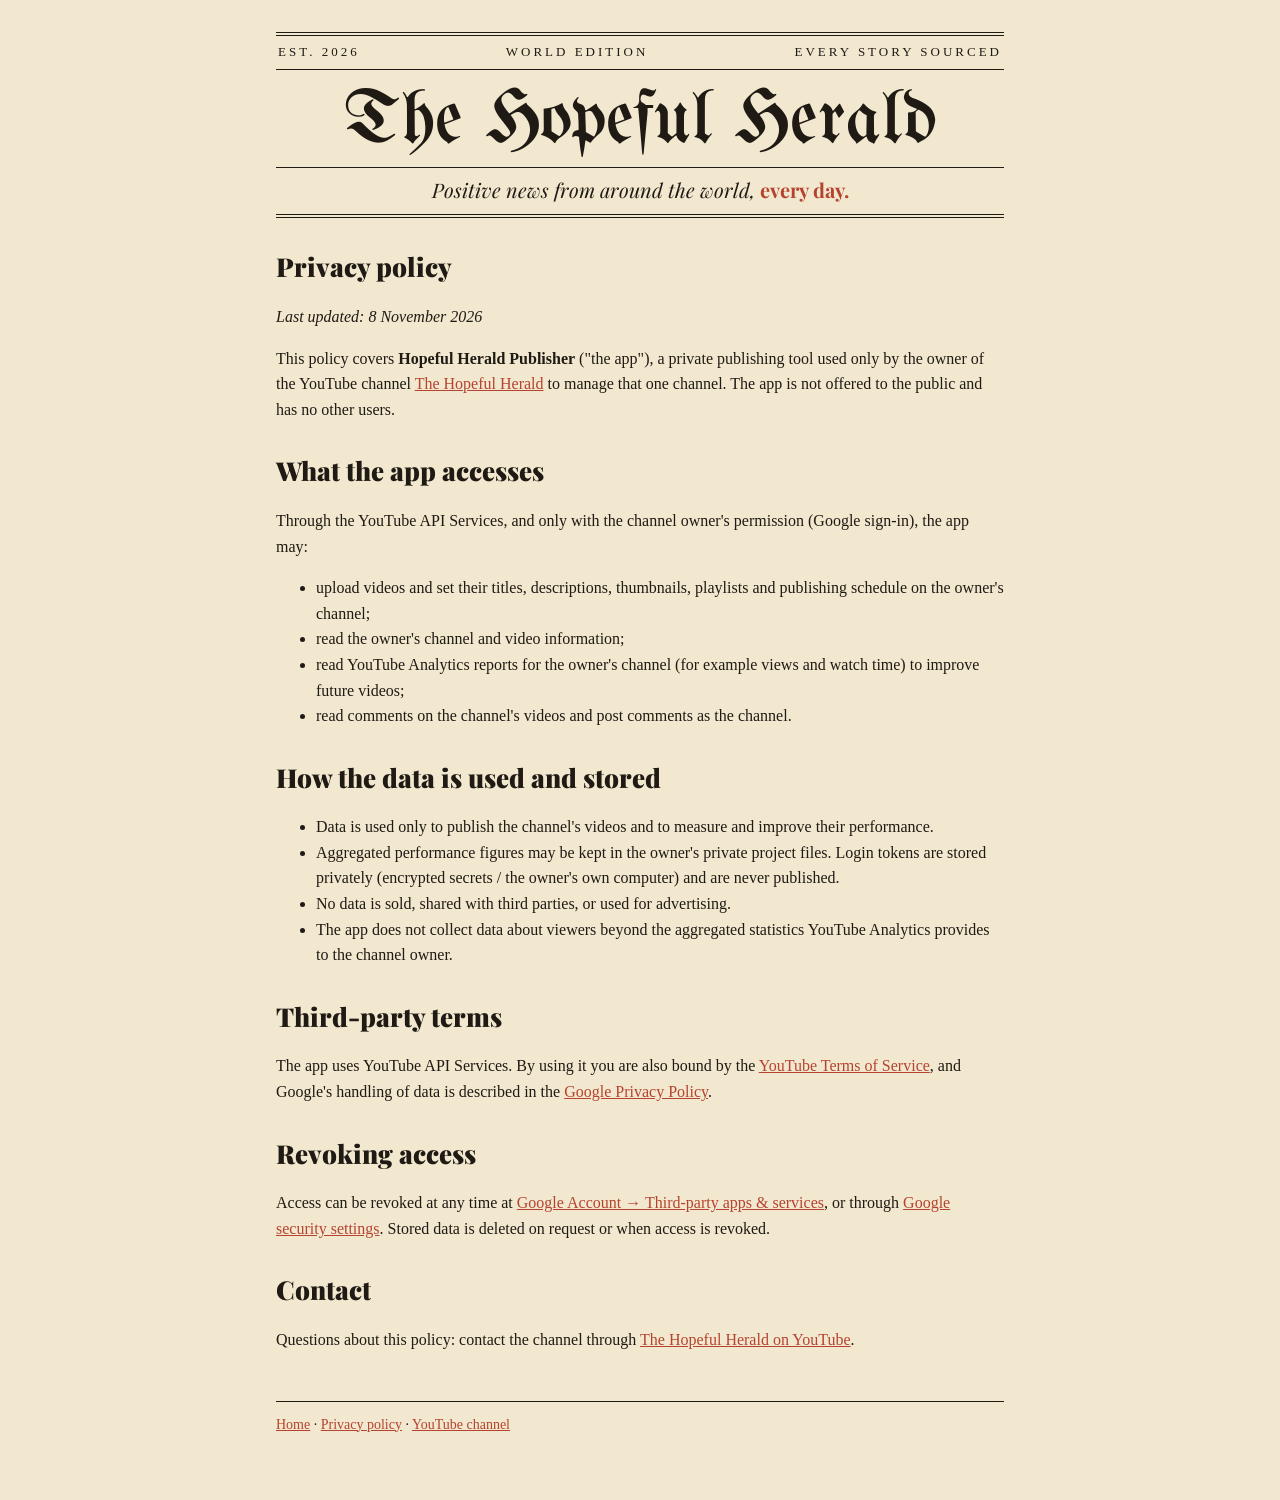
==== privacy.html @ ff5d74db "The Hopeful Herald: home and privacy policy Co-Authored-By: Claude Opus 5.5 <noreply@anthropic.com>" ====
<!doctype html><html lang="en"><head><meta charset="utf-8"><meta name="viewport" content="width=device-width,initial-scale=1"><title>Privacy policy · The Hopeful Herald</title><link rel="preconnect" href="https://fonts.googleapis.com"><link href="https://fonts.googleapis.com/css2?family=UnifrakturMaguntia&family=Playfair+Display:ital,wght@0,700;0,900;1,500&family=Old+Standard+TT:wght@400;700&display=swap" rel="stylesheet"><link rel="icon" href="favicon.png"><link rel="stylesheet" href="style.css"></head>
<body><div class="wrap"><div class="top"><span>Est. 2026</span><span>World edition</span><span>Every story sourced</span></div><h1 class="mast">The Hopeful Herald</h1><div class="tag">Positive news from around the world, <b>every day.</b></div>
<h2>Privacy policy</h2>
<p><em>Last updated: 8 November 2026</em></p>
<p>This policy covers <strong>Hopeful Herald Publisher</strong> ("the app"), a private publishing tool used only by the owner of the YouTube channel <a href="https://www.youtube.com/@thehopefulherald">The Hopeful Herald</a> to manage that one channel. The app is not offered to the public and has no other users.</p>
<h2>What the app accesses</h2>
<p>Through the YouTube API Services, and only with the channel owner's permission (Google sign-in), the app may:</p>
<ul>
<li>upload videos and set their titles, descriptions, thumbnails, playlists and publishing schedule on the owner's channel;</li>
<li>read the owner's channel and video information;</li>
<li>read YouTube Analytics reports for the owner's channel (for example views and watch time) to improve future videos;</li>
<li>read comments on the channel's videos and post comments as the channel.</li>
</ul>
<h2>How the data is used and stored</h2>
<ul>
<li>Data is used only to publish the channel's videos and to measure and improve their performance.</li>
<li>Aggregated performance figures may be kept in the owner's private project files. Login tokens are stored privately (encrypted secrets / the owner's own computer) and are never published.</li>
<li>No data is sold, shared with third parties, or used for advertising.</li>
<li>The app does not collect data about viewers beyond the aggregated statistics YouTube Analytics provides to the channel owner.</li>
</ul>
<h2>Third-party terms</h2>
<p>The app uses YouTube API Services. By using it you are also bound by the <a href="https://www.youtube.com/t/terms">YouTube Terms of Service</a>, and Google's handling of data is described in the <a href="https://policies.google.com/privacy">Google Privacy Policy</a>.</p>
<h2>Revoking access</h2>
<p>Access can be revoked at any time at <a href="https://myaccount.google.com/permissions">Google Account → Third-party apps &amp; services</a>, or through <a href="https://security.google.com/settings/security/permissions">Google security settings</a>. Stored data is deleted on request or when access is revoked.</p>
<h2>Contact</h2>
<p>Questions about this policy: contact the channel through <a href="https://www.youtube.com/@thehopefulherald/about">The Hopeful Herald on YouTube</a>.</p>
<footer><a href="index.html">Home</a> · <a href="privacy.html">Privacy policy</a> · <a href="https://www.youtube.com/@thehopefulherald">YouTube channel</a></footer></div></body></html>
---- style.css ----
:root{--paper:#F2E8CF;--ink:#1F1A14;--sun:#E9A23B;--red:#B5432F}
*{box-sizing:border-box}
body{margin:0;background:var(--paper);color:var(--ink);font-family:'Old Standard TT',Georgia,serif;line-height:1.6}
.wrap{max-width:760px;margin:0 auto;padding:32px 16px 64px}
.top{display:flex;justify-content:space-between;flex-wrap:wrap;gap:8px;font-size:13px;letter-spacing:3px;text-transform:uppercase;border-top:4px double var(--ink);border-bottom:1px solid var(--ink);padding:6px 2px}
h1.mast{font-family:'UnifrakturMaguntia',serif;font-weight:400;font-size:clamp(40px,9vw,76px);text-align:center;margin:10px 0 4px;line-height:1.1}
.tag{text-align:center;font-family:'Playfair Display',serif;font-style:italic;font-size:20px;border-top:1px solid var(--ink);border-bottom:4px double var(--ink);padding:6px 0 8px;margin-bottom:28px}
.tag b{color:var(--red);font-style:normal}
h2{font-family:'Playfair Display',serif;font-weight:900;font-size:26px;margin:28px 0 8px}
a{color:var(--red)}
.btn{display:inline-block;background:var(--ink);color:var(--paper);padding:10px 18px;text-decoration:none;font-family:'Playfair Display',serif;font-weight:700}
footer{margin-top:48px;border-top:1px solid var(--ink);padding-top:12px;font-size:14px}
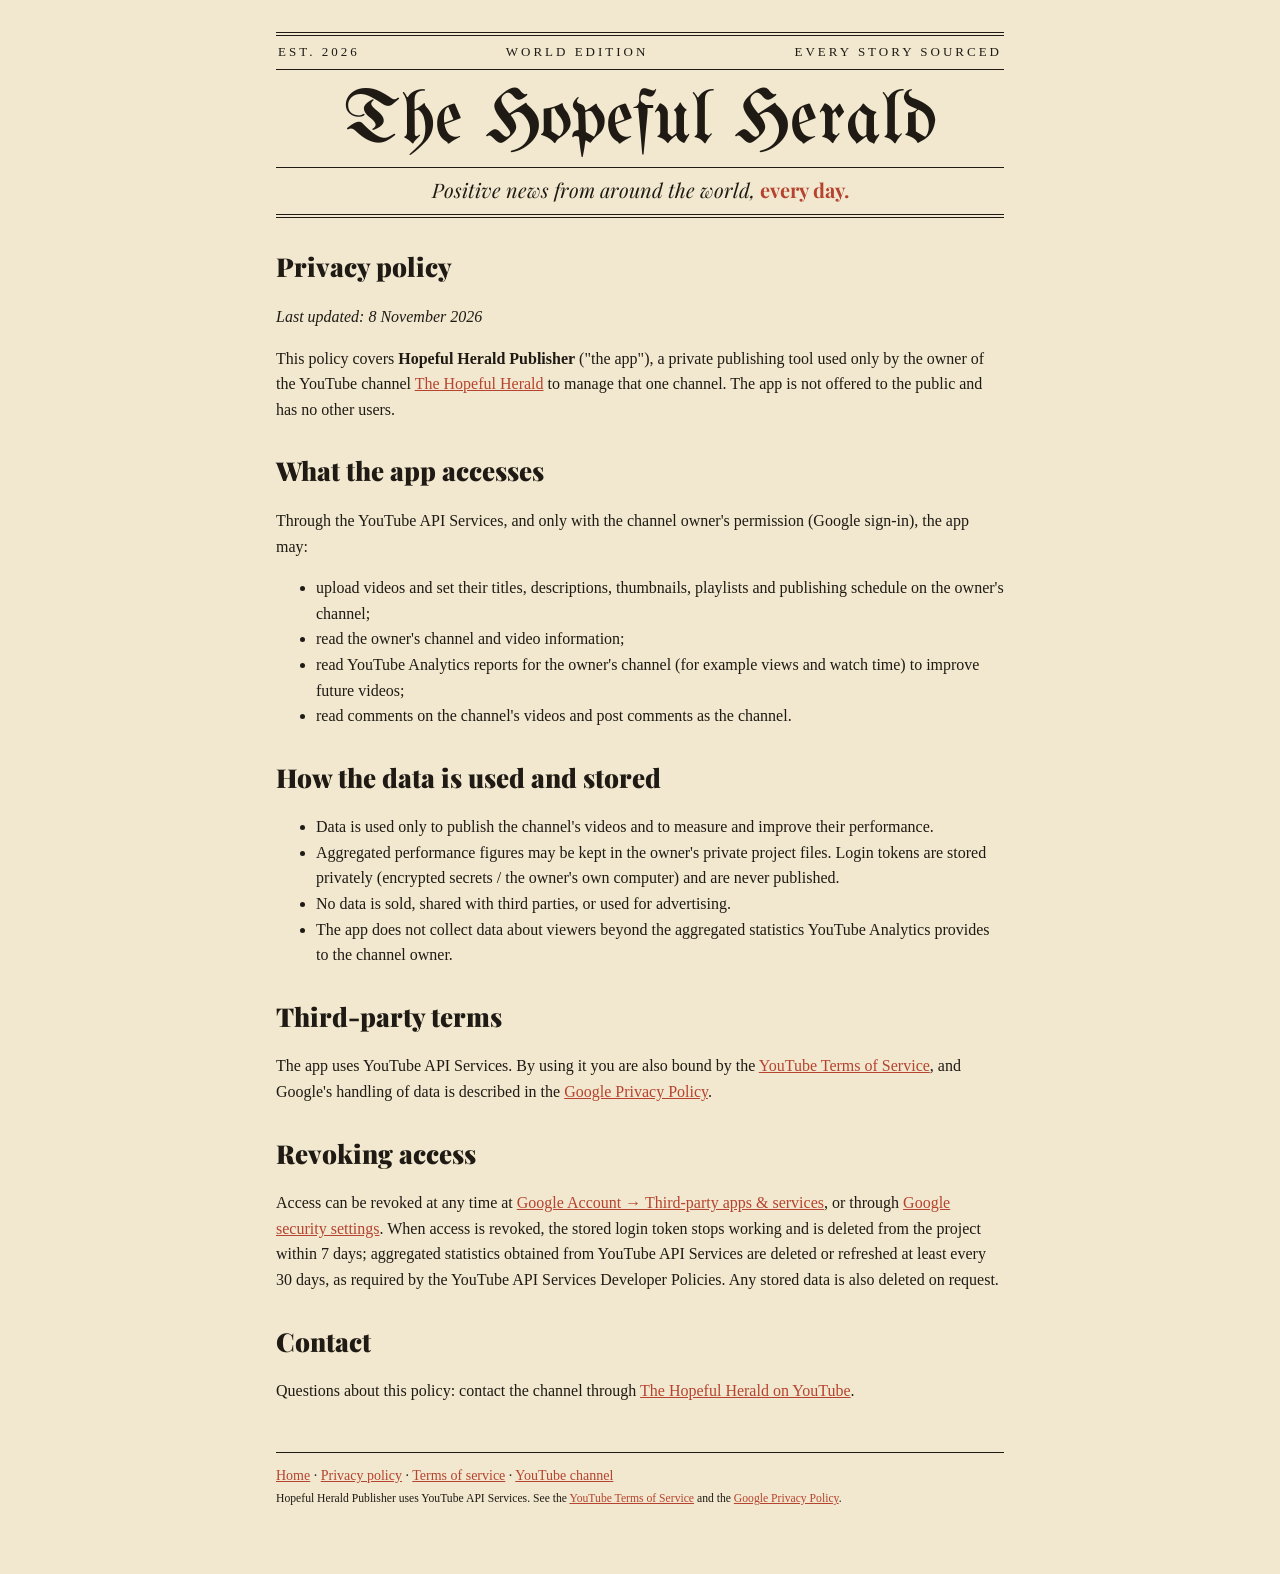
==== commit ea2b3696: "Add terms of service and YouTube API Services notices Co-Authored-By: Claude Opus 5.5 <noreply@anthr" ====
--- a/privacy.html
+++ b/privacy.html
@@ -21,7 +21,7 @@
 <h2>Third-party terms</h2>
 <p>The app uses YouTube API Services. By using it you are also bound by the <a href="https://www.youtube.com/t/terms">YouTube Terms of Service</a>, and Google's handling of data is described in the <a href="https://policies.google.com/privacy">Google Privacy Policy</a>.</p>
 <h2>Revoking access</h2>
-<p>Access can be revoked at any time at <a href="https://myaccount.google.com/permissions">Google Account → Third-party apps &amp; services</a>, or through <a href="https://security.google.com/settings/security/permissions">Google security settings</a>. Stored data is deleted on request or when access is revoked.</p>
+<p>Access can be revoked at any time at <a href="https://myaccount.google.com/permissions">Google Account → Third-party apps &amp; services</a>, or through <a href="https://security.google.com/settings/security/permissions">Google security settings</a>. When access is revoked, the stored login token stops working and is deleted from the project within 7 days; aggregated statistics obtained from YouTube API Services are deleted or refreshed at least every 30 days, as required by the YouTube API Services Developer Policies. Any stored data is also deleted on request.</p>
 <h2>Contact</h2>
 <p>Questions about this policy: contact the channel through <a href="https://www.youtube.com/@thehopefulherald/about">The Hopeful Herald on YouTube</a>.</p>
-<footer><a href="index.html">Home</a> · <a href="privacy.html">Privacy policy</a> · <a href="https://www.youtube.com/@thehopefulherald">YouTube channel</a></footer></div></body></html>
+<footer><a href="index.html">Home</a> · <a href="privacy.html">Privacy policy</a> · <a href="terms.html">Terms of service</a> · <a href="https://www.youtube.com/@thehopefulherald">YouTube channel</a><br><small>Hopeful Herald Publisher uses YouTube API Services. See the <a href="https://www.youtube.com/t/terms">YouTube Terms of Service</a> and the <a href="https://policies.google.com/privacy">Google Privacy Policy</a>.</small></footer></div></body></html>
